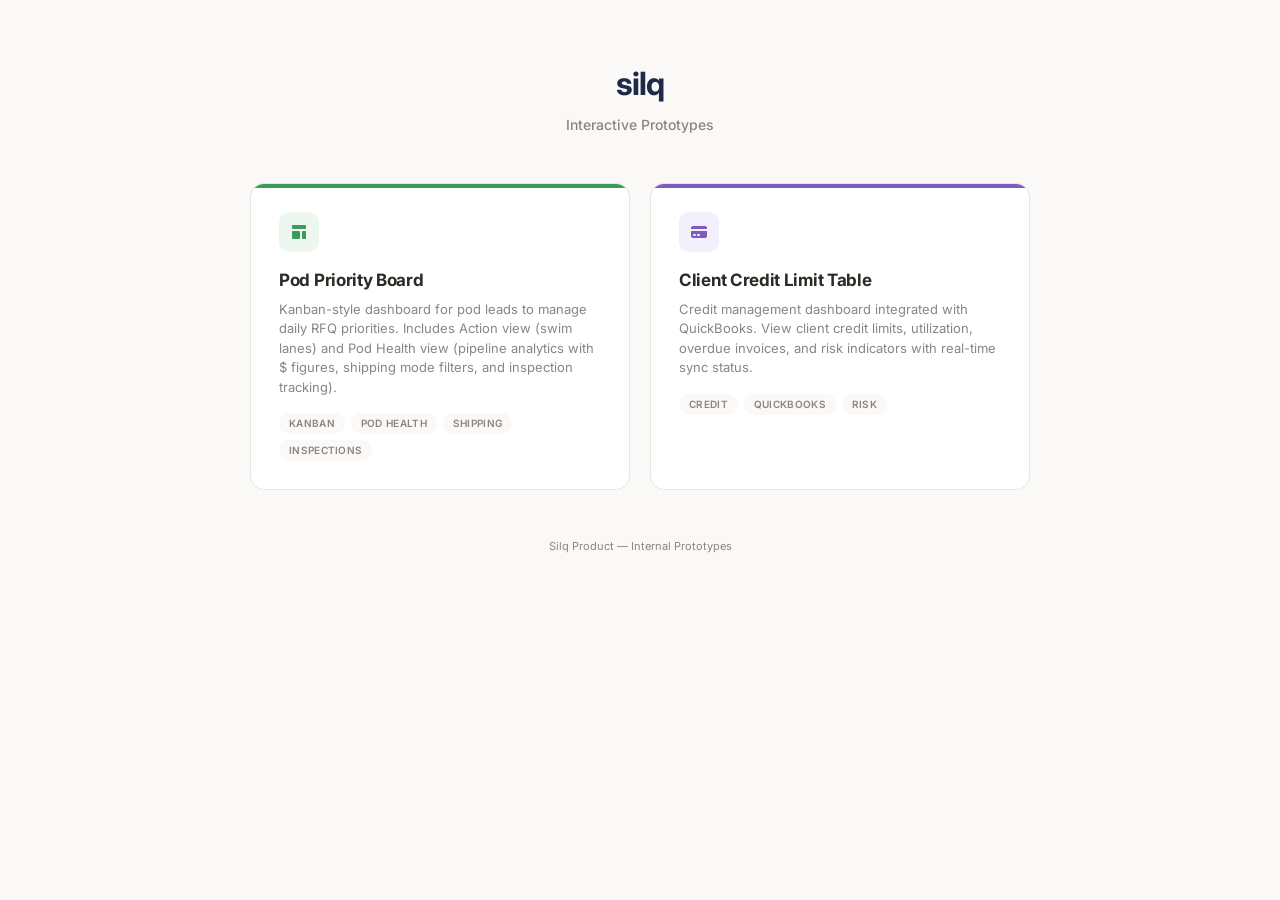
==== index.html @ 0f89e2a6 "Initial commit: Silq interactive prototypes with landing page Made-with: Cursor" ====
<!DOCTYPE html>
<html lang="en">
<head>
<meta charset="UTF-8">
<meta name="viewport" content="width=device-width, initial-scale=1.0">
<title>Silq — Prototypes</title>
<link href="https://fonts.googleapis.com/css2?family=Inter:wght@400;500;600;700&display=swap" rel="stylesheet">
<style>
  :root {
    --bg: #faf9f7;
    --card: #ffffff;
    --primary: #c8842e;
    --primary-light: #fdf4e8;
    --text: #2d2a26;
    --text-secondary: #8a8580;
    --border: #e8e4df;
    --green: #3d9a5f;
    --green-bg: #edf7f0;
    --blue: #2563eb;
    --blue-bg: #eff6ff;
    --purple: #7c5cbf;
    --purple-bg: #f3effb;
  }

  * { margin: 0; padding: 0; box-sizing: border-box; }

  body {
    font-family: 'Inter', -apple-system, BlinkMacSystemFont, 'Segoe UI', sans-serif;
    background: var(--bg);
    color: var(--text);
    line-height: 1.5;
    min-height: 100vh;
    display: flex;
    flex-direction: column;
    align-items: center;
    padding: 60px 24px 40px;
  }

  .logo {
    font-size: 32px;
    font-weight: 700;
    color: #1e2a4a;
    letter-spacing: -1px;
    margin-bottom: 6px;
  }

  .subtitle {
    font-size: 14px;
    color: var(--text-secondary);
    font-weight: 500;
    margin-bottom: 48px;
  }

  .cards {
    display: grid;
    grid-template-columns: repeat(auto-fit, minmax(340px, 1fr));
    gap: 20px;
    max-width: 780px;
    width: 100%;
  }

  .proto-card {
    background: var(--card);
    border: 1px solid var(--border);
    border-radius: 14px;
    padding: 28px;
    text-decoration: none;
    color: inherit;
    transition: all 0.2s;
    position: relative;
    overflow: hidden;
  }

  .proto-card::before {
    content: "";
    position: absolute;
    top: 0; left: 0; right: 0;
    height: 4px;
  }

  .proto-card:hover {
    border-color: var(--primary);
    box-shadow: 0 4px 20px rgba(200,132,46,0.12);
    transform: translateY(-2px);
  }

  .proto-card .card-icon {
    width: 40px;
    height: 40px;
    border-radius: 10px;
    display: flex;
    align-items: center;
    justify-content: center;
    margin-bottom: 16px;
  }

  .proto-card .card-icon svg {
    width: 20px;
    height: 20px;
  }

  .card-pod .card-icon { background: var(--green-bg); color: var(--green); }
  .card-pod::before { background: var(--green); }

  .card-credit .card-icon { background: var(--purple-bg); color: var(--purple); }
  .card-credit::before { background: var(--purple); }

  .proto-card h2 {
    font-size: 17px;
    font-weight: 700;
    margin-bottom: 6px;
    letter-spacing: -0.3px;
  }

  .proto-card p {
    font-size: 13px;
    color: var(--text-secondary);
    line-height: 1.5;
    margin-bottom: 16px;
  }

  .card-tags {
    display: flex;
    gap: 6px;
    flex-wrap: wrap;
  }

  .tag {
    font-size: 10px;
    font-weight: 600;
    padding: 3px 10px;
    border-radius: 12px;
    background: var(--bg);
    color: var(--text-secondary);
    text-transform: uppercase;
    letter-spacing: 0.3px;
  }

  .card-arrow {
    position: absolute;
    top: 28px;
    right: 24px;
    width: 24px;
    height: 24px;
    border-radius: 6px;
    background: var(--bg);
    display: flex;
    align-items: center;
    justify-content: center;
    opacity: 0;
    transition: opacity 0.2s;
  }

  .card-arrow svg { width: 12px; height: 12px; color: var(--primary); }
  .proto-card:hover .card-arrow { opacity: 1; }

  .footer {
    margin-top: 48px;
    font-size: 11px;
    color: var(--text-secondary);
    text-align: center;
  }

  @media (max-width: 600px) {
    .cards { grid-template-columns: 1fr; }
    body { padding: 40px 16px 32px; }
  }
</style>
</head>
<body>

<div class="logo">silq</div>
<div class="subtitle">Interactive Prototypes</div>

<div class="cards">
  <a class="proto-card card-pod" href="pod-priority-board.html">
    <span class="card-arrow"><svg viewBox="0 0 16 16" fill="currentColor"><path fill-rule="evenodd" d="M1 8a.5.5 0 01.5-.5h11.793l-3.147-3.146a.5.5 0 01.708-.708l4 4a.5.5 0 010 .708l-4 4a.5.5 0 01-.708-.708L13.293 8.5H1.5A.5.5 0 011 8z"/></svg></span>
    <div class="card-icon">
      <svg viewBox="0 0 20 20" fill="currentColor"><path d="M3 4a1 1 0 011-1h12a1 1 0 011 1v2a1 1 0 01-1 1H4a1 1 0 01-1-1V4zm0 6a1 1 0 011-1h6a1 1 0 011 1v6a1 1 0 01-1 1H4a1 1 0 01-1-1v-6zm10 0a1 1 0 011-1h2a1 1 0 011 1v6a1 1 0 01-1 1h-2a1 1 0 01-1-1v-6z"/></svg>
    </div>
    <h2>Pod Priority Board</h2>
    <p>Kanban-style dashboard for pod leads to manage daily RFQ priorities. Includes Action view (swim lanes) and Pod Health view (pipeline analytics with $ figures, shipping mode filters, and inspection tracking).</p>
    <div class="card-tags">
      <span class="tag">Kanban</span>
      <span class="tag">Pod Health</span>
      <span class="tag">Shipping</span>
      <span class="tag">Inspections</span>
    </div>
  </a>

  <a class="proto-card card-credit" href="credit-limit-table.html">
    <span class="card-arrow"><svg viewBox="0 0 16 16" fill="currentColor"><path fill-rule="evenodd" d="M1 8a.5.5 0 01.5-.5h11.793l-3.147-3.146a.5.5 0 01.708-.708l4 4a.5.5 0 010 .708l-4 4a.5.5 0 01-.708-.708L13.293 8.5H1.5A.5.5 0 011 8z"/></svg></span>
    <div class="card-icon">
      <svg viewBox="0 0 20 20" fill="currentColor"><path d="M4 4a2 2 0 00-2 2v1h16V6a2 2 0 00-2-2H4z"/><path fill-rule="evenodd" d="M18 9H2v5a2 2 0 002 2h12a2 2 0 002-2V9zM4 13a1 1 0 011-1h1a1 1 0 110 2H5a1 1 0 01-1-1zm5-1a1 1 0 100 2h1a1 1 0 100-2H9z" clip-rule="evenodd"/></svg>
    </div>
    <h2>Client Credit Limit Table</h2>
    <p>Credit management dashboard integrated with QuickBooks. View client credit limits, utilization, overdue invoices, and risk indicators with real-time sync status.</p>
    <div class="card-tags">
      <span class="tag">Credit</span>
      <span class="tag">QuickBooks</span>
      <span class="tag">Risk</span>
    </div>
  </a>
</div>

<div class="footer">Silq Product &mdash; Internal Prototypes</div>

</body>
</html>
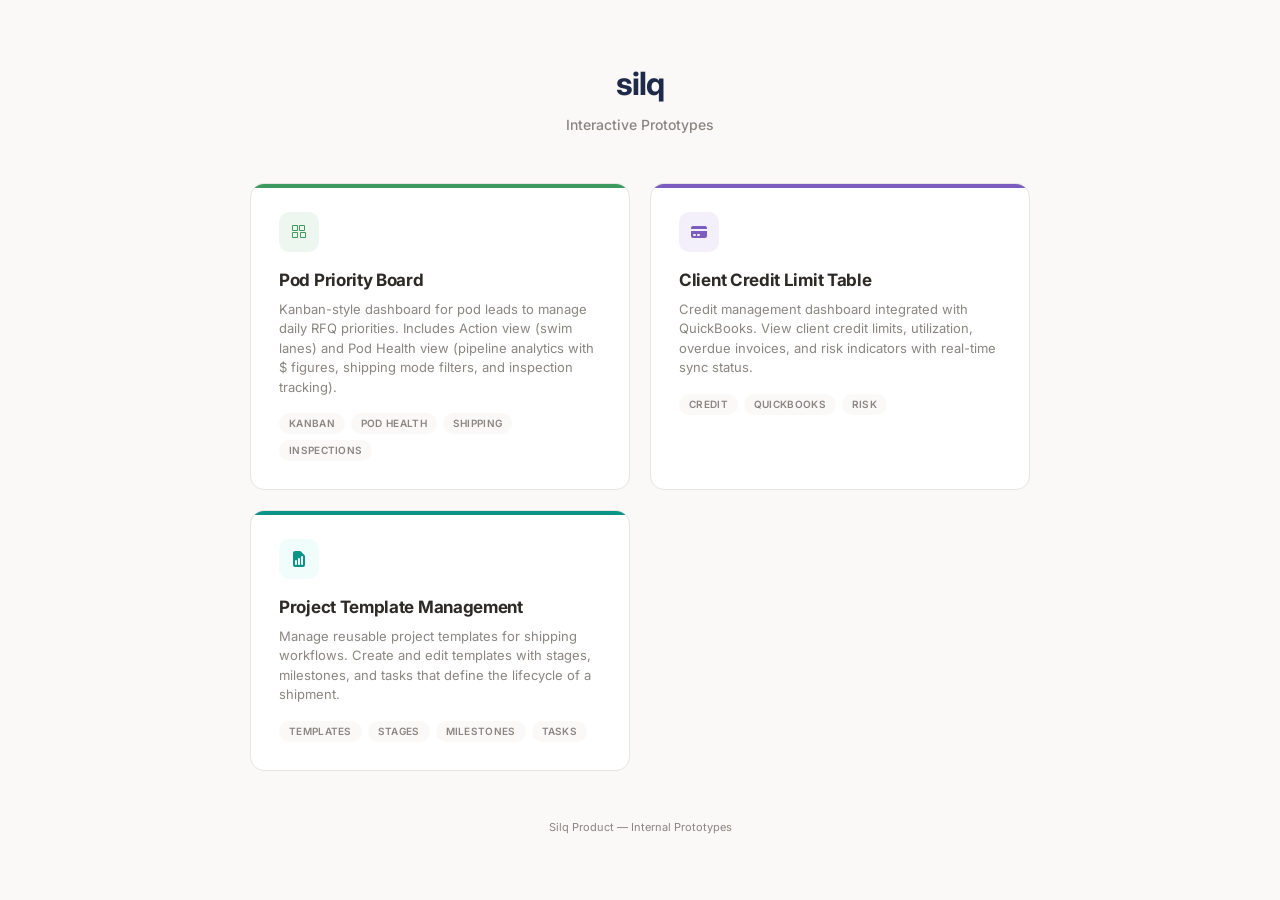
==== commit d7b39633: "Add Project Template Management card to landing page Links to the project-template-mockups prototype" ====
--- a/index.html
+++ b/index.html
@@ -1,209 +1,231 @@
 <!DOCTYPE html>
 <html lang="en">
 <head>
-<meta charset="UTF-8">
-<meta name="viewport" content="width=device-width, initial-scale=1.0">
-<title>Silq — Prototypes</title>
-<link href="https://fonts.googleapis.com/css2?family=Inter:wght@400;500;600;700&display=swap" rel="stylesheet">
-<style>
-  :root {
-    --bg: #faf9f7;
-    --card: #ffffff;
-    --primary: #c8842e;
-    --primary-light: #fdf4e8;
-    --text: #2d2a26;
-    --text-secondary: #8a8580;
-    --border: #e8e4df;
-    --green: #3d9a5f;
-    --green-bg: #edf7f0;
-    --blue: #2563eb;
-    --blue-bg: #eff6ff;
-    --purple: #7c5cbf;
-    --purple-bg: #f3effb;
-  }
-
-  * { margin: 0; padding: 0; box-sizing: border-box; }
-
-  body {
-    font-family: 'Inter', -apple-system, BlinkMacSystemFont, 'Segoe UI', sans-serif;
-    background: var(--bg);
-    color: var(--text);
-    line-height: 1.5;
-    min-height: 100vh;
-    display: flex;
-    flex-direction: column;
-    align-items: center;
-    padding: 60px 24px 40px;
-  }
-
-  .logo {
-    font-size: 32px;
-    font-weight: 700;
-    color: #1e2a4a;
-    letter-spacing: -1px;
-    margin-bottom: 6px;
-  }
-
-  .subtitle {
-    font-size: 14px;
-    color: var(--text-secondary);
-    font-weight: 500;
-    margin-bottom: 48px;
-  }
-
-  .cards {
-    display: grid;
-    grid-template-columns: repeat(auto-fit, minmax(340px, 1fr));
-    gap: 20px;
-    max-width: 780px;
-    width: 100%;
-  }
-
-  .proto-card {
-    background: var(--card);
-    border: 1px solid var(--border);
-    border-radius: 14px;
-    padding: 28px;
-    text-decoration: none;
-    color: inherit;
-    transition: all 0.2s;
-    position: relative;
-    overflow: hidden;
-  }
-
-  .proto-card::before {
-    content: "";
-    position: absolute;
-    top: 0; left: 0; right: 0;
-    height: 4px;
-  }
-
-  .proto-card:hover {
-    border-color: var(--primary);
-    box-shadow: 0 4px 20px rgba(200,132,46,0.12);
-    transform: translateY(-2px);
-  }
-
-  .proto-card .card-icon {
-    width: 40px;
-    height: 40px;
-    border-radius: 10px;
-    display: flex;
-    align-items: center;
-    justify-content: center;
-    margin-bottom: 16px;
-  }
-
-  .proto-card .card-icon svg {
-    width: 20px;
-    height: 20px;
-  }
-
-  .card-pod .card-icon { background: var(--green-bg); color: var(--green); }
-  .card-pod::before { background: var(--green); }
-
-  .card-credit .card-icon { background: var(--purple-bg); color: var(--purple); }
-  .card-credit::before { background: var(--purple); }
-
-  .proto-card h2 {
-    font-size: 17px;
-    font-weight: 700;
-    margin-bottom: 6px;
-    letter-spacing: -0.3px;
-  }
-
-  .proto-card p {
-    font-size: 13px;
-    color: var(--text-secondary);
-    line-height: 1.5;
-    margin-bottom: 16px;
-  }
-
-  .card-tags {
-    display: flex;
-    gap: 6px;
-    flex-wrap: wrap;
-  }
-
-  .tag {
-    font-size: 10px;
-    font-weight: 600;
-    padding: 3px 10px;
-    border-radius: 12px;
-    background: var(--bg);
-    color: var(--text-secondary);
-    text-transform: uppercase;
-    letter-spacing: 0.3px;
-  }
-
-  .card-arrow {
-    position: absolute;
-    top: 28px;
-    right: 24px;
-    width: 24px;
-    height: 24px;
-    border-radius: 6px;
-    background: var(--bg);
-    display: flex;
-    align-items: center;
-    justify-content: center;
-    opacity: 0;
-    transition: opacity 0.2s;
-  }
-
-  .card-arrow svg { width: 12px; height: 12px; color: var(--primary); }
-  .proto-card:hover .card-arrow { opacity: 1; }
-
-  .footer {
-    margin-top: 48px;
-    font-size: 11px;
-    color: var(--text-secondary);
-    text-align: center;
-  }
-
-  @media (max-width: 600px) {
-    .cards { grid-template-columns: 1fr; }
-    body { padding: 40px 16px 32px; }
-  }
-</style>
+  <meta charset="UTF-8" />
+  <meta name="viewport" content="width=device-width, initial-scale=1.0" />
+  <title>Silq — Prototypes</title>
+  <link rel="preconnect" href="https://fonts.googleapis.com" />
+  <link rel="preconnect" href="https://fonts.gstatic.com" crossorigin />
+  <link href="https://fonts.googleapis.com/css2?family=Inter:wght@400;500;600;700&display=swap" rel="stylesheet" />
+  <style>
+    :root {
+      --bg: #faf9f7;
+      --card: #ffffff;
+      --primary: #c8842e;
+      --primary-light: #fdf4e8;
+      --text: #2d2a26;
+      --text-secondary: #8a8580;
+      --border: #e8e4df;
+      --green: #3d9a5f;
+      --green-bg: #edf7f0;
+      --blue: #2563eb;
+      --blue-bg: #eff6ff;
+      --purple: #7c5cbf;
+      --purple-bg: #f3effb;
+      --teal: #0d9488;
+      --teal-bg: #f0fdfa;
+    }
+
+    * { margin: 0; padding: 0; box-sizing: border-box; }
+
+    body {
+      font-family: 'Inter', -apple-system, BlinkMacSystemFont, 'Segoe UI', sans-serif;
+      background: var(--bg);
+      color: var(--text);
+      line-height: 1.5;
+      min-height: 100vh;
+      display: flex;
+      flex-direction: column;
+      align-items: center;
+      padding: 60px 24px 40px;
+    }
+
+    .logo {
+      font-size: 32px;
+      font-weight: 700;
+      color: #1e2a4a;
+      letter-spacing: -1px;
+      margin-bottom: 6px;
+    }
+
+    .subtitle {
+      font-size: 14px;
+      color: var(--text-secondary);
+      font-weight: 500;
+      margin-bottom: 48px;
+    }
+
+    .cards {
+      display: grid;
+      grid-template-columns: repeat(auto-fit, minmax(340px, 1fr));
+      gap: 20px;
+      max-width: 780px;
+      width: 100%;
+    }
+
+    .proto-card {
+      background: var(--card);
+      border: 1px solid var(--border);
+      border-radius: 14px;
+      padding: 28px;
+      text-decoration: none;
+      color: inherit;
+      transition: all 0.2s;
+      position: relative;
+      overflow: hidden;
+    }
+
+    .proto-card::before {
+      content: "";
+      position: absolute;
+      top: 0; left: 0; right: 0;
+      height: 4px;
+    }
+
+    .proto-card:hover {
+      border-color: var(--primary);
+      box-shadow: 0 4px 20px rgba(200,132,46,0.12);
+      transform: translateY(-2px);
+    }
+
+    .proto-card .card-icon {
+      width: 40px;
+      height: 40px;
+      border-radius: 10px;
+      display: flex;
+      align-items: center;
+      justify-content: center;
+      margin-bottom: 16px;
+    }
+
+    .proto-card .card-icon svg {
+      width: 20px;
+      height: 20px;
+    }
+
+    .card-pod .card-icon { background: var(--green-bg); color: var(--green); }
+    .card-pod::before { background: var(--green); }
+
+    .card-credit .card-icon { background: var(--purple-bg); color: var(--purple); }
+    .card-credit::before { background: var(--purple); }
+
+    .card-pt .card-icon { background: var(--teal-bg); color: var(--teal); }
+    .card-pt::before { background: var(--teal); }
+
+    .proto-card h2 {
+      font-size: 17px;
+      font-weight: 700;
+      margin-bottom: 6px;
+      letter-spacing: -0.3px;
+    }
+
+    .proto-card p {
+      font-size: 13px;
+      color: var(--text-secondary);
+      line-height: 1.5;
+      margin-bottom: 16px;
+    }
+
+    .card-tags {
+      display: flex;
+      gap: 6px;
+      flex-wrap: wrap;
+    }
+
+    .tag {
+      font-size: 10px;
+      font-weight: 600;
+      padding: 3px 10px;
+      border-radius: 12px;
+      background: var(--bg);
+      color: var(--text-secondary);
+      text-transform: uppercase;
+      letter-spacing: 0.3px;
+    }
+
+    .card-arrow {
+      position: absolute;
+      top: 28px;
+      right: 24px;
+      width: 24px;
+      height: 24px;
+      border-radius: 6px;
+      background: var(--bg);
+      display: flex;
+      align-items: center;
+      justify-content: center;
+      opacity: 0;
+      transition: opacity 0.2s;
+    }
+
+    .card-arrow svg { width: 12px; height: 12px; color: var(--primary); }
+    .proto-card:hover .card-arrow { opacity: 1; }
+
+    .footer {
+      margin-top: 48px;
+      font-size: 11px;
+      color: var(--text-secondary);
+      text-align: center;
+    }
+
+    @media (max-width: 600px) {
+      .cards { grid-template-columns: 1fr; }
+      body { padding: 40px 16px 32px; }
+    }
+  </style>
 </head>
 <body>
 
-<div class="logo">silq</div>
-<div class="subtitle">Interactive Prototypes</div>
-
-<div class="cards">
-  <a class="proto-card card-pod" href="pod-priority-board.html">
-    <span class="card-arrow"><svg viewBox="0 0 16 16" fill="currentColor"><path fill-rule="evenodd" d="M1 8a.5.5 0 01.5-.5h11.793l-3.147-3.146a.5.5 0 01.708-.708l4 4a.5.5 0 010 .708l-4 4a.5.5 0 01-.708-.708L13.293 8.5H1.5A.5.5 0 011 8z"/></svg></span>
-    <div class="card-icon">
-      <svg viewBox="0 0 20 20" fill="currentColor"><path d="M3 4a1 1 0 011-1h12a1 1 0 011 1v2a1 1 0 01-1 1H4a1 1 0 01-1-1V4zm0 6a1 1 0 011-1h6a1 1 0 011 1v6a1 1 0 01-1 1H4a1 1 0 01-1-1v-6zm10 0a1 1 0 011-1h2a1 1 0 011 1v6a1 1 0 01-1 1h-2a1 1 0 01-1-1v-6z"/></svg>
-    </div>
-    <h2>Pod Priority Board</h2>
-    <p>Kanban-style dashboard for pod leads to manage daily RFQ priorities. Includes Action view (swim lanes) and Pod Health view (pipeline analytics with $ figures, shipping mode filters, and inspection tracking).</p>
-    <div class="card-tags">
-      <span class="tag">Kanban</span>
-      <span class="tag">Pod Health</span>
-      <span class="tag">Shipping</span>
-      <span class="tag">Inspections</span>
-    </div>
-  </a>
-
-  <a class="proto-card card-credit" href="credit-limit-table.html">
-    <span class="card-arrow"><svg viewBox="0 0 16 16" fill="currentColor"><path fill-rule="evenodd" d="M1 8a.5.5 0 01.5-.5h11.793l-3.147-3.146a.5.5 0 01.708-.708l4 4a.5.5 0 010 .708l-4 4a.5.5 0 01-.708-.708L13.293 8.5H1.5A.5.5 0 011 8z"/></svg></span>
-    <div class="card-icon">
-      <svg viewBox="0 0 20 20" fill="currentColor"><path d="M4 4a2 2 0 00-2 2v1h16V6a2 2 0 00-2-2H4z"/><path fill-rule="evenodd" d="M18 9H2v5a2 2 0 002 2h12a2 2 0 002-2V9zM4 13a1 1 0 011-1h1a1 1 0 110 2H5a1 1 0 01-1-1zm5-1a1 1 0 100 2h1a1 1 0 100-2H9z" clip-rule="evenodd"/></svg>
-    </div>
-    <h2>Client Credit Limit Table</h2>
-    <p>Credit management dashboard integrated with QuickBooks. View client credit limits, utilization, overdue invoices, and risk indicators with real-time sync status.</p>
-    <div class="card-tags">
-      <span class="tag">Credit</span>
-      <span class="tag">QuickBooks</span>
-      <span class="tag">Risk</span>
-    </div>
-  </a>
-</div>
-
-<div class="footer">Silq Product &mdash; Internal Prototypes</div>
+  <div class="logo">silq</div>
+  <div class="subtitle">Interactive Prototypes</div>
+
+  <div class="cards">
+    <a class="proto-card card-pod" href="pod-priority-board.html">
+      <span class="card-arrow"><svg viewBox="0 0 16 16" fill="currentColor"><path fill-rule="evenodd" d="M1 8a.5.5 0 01.5-.5h11.793l-3.147-3.146a.5.5 0 01.708-.708l4 4a.5.5 0 010 .708l-4 4a.5.5 0 01-.708-.708L13.293 8.5H1.5A.5.5 0 011 8z"/></svg></span>
+      <div class="card-icon">
+        <svg viewBox="0 0 20 20" fill="currentColor"><path fill-rule="evenodd" d="M3 4a1 1 0 011-1h4a1 1 0 011 1v4a1 1 0 01-1 1H4a1 1 0 01-1-1V4zm1 0v4h4V4H4zm7-1a1 1 0 00-1 1v4a1 1 0 001 1h4a1 1 0 001-1V4a1 1 0 00-1-1h-4zm0 1h4v4h-4V4zM3 11a1 1 0 011-1h4a1 1 0 011 1v4a1 1 0 01-1 1H4a1 1 0 01-1-1v-4zm1 0v4h4v-4H4zm8-1a1 1 0 00-1 1v4a1 1 0 001 1h4a1 1 0 001-1v-4a1 1 0 00-1-1h-4zm0 1h4v4h-4v-4z" clip-rule="evenodd"/></svg>
+      </div>
+      <h2>Pod Priority Board</h2>
+      <p>Kanban-style dashboard for pod leads to manage daily RFQ priorities. Includes Action view (swim lanes) and Pod Health view (pipeline analytics with $ figures, shipping mode filters, and inspection tracking).</p>
+      <div class="card-tags">
+        <span class="tag">Kanban</span>
+        <span class="tag">Pod Health</span>
+        <span class="tag">Shipping</span>
+        <span class="tag">Inspections</span>
+      </div>
+    </a>
+
+    <a class="proto-card card-credit" href="credit-limit-table.html">
+      <span class="card-arrow"><svg viewBox="0 0 16 16" fill="currentColor"><path fill-rule="evenodd" d="M1 8a.5.5 0 01.5-.5h11.793l-3.147-3.146a.5.5 0 01.708-.708l4 4a.5.5 0 010 .708l-4 4a.5.5 0 01-.708-.708L13.293 8.5H1.5A.5.5 0 011 8z"/></svg></span>
+      <div class="card-icon">
+        <svg viewBox="0 0 20 20" fill="currentColor"><path d="M4 4a2 2 0 00-2 2v1h16V6a2 2 0 00-2-2H4z"/><path fill-rule="evenodd" d="M18 9H2v5a2 2 0 002 2h12a2 2 0 002-2V9zM4 13a1 1 0 011-1h1a1 1 0 110 2H5a1 1 0 01-1-1zm5-1a1 1 0 100 2h1a1 1 0 100-2H9z" clip-rule="evenodd"/></svg>
+      </div>
+      <h2>Client Credit Limit Table</h2>
+      <p>Credit management dashboard integrated with QuickBooks. View client credit limits, utilization, overdue invoices, and risk indicators with real-time sync status.</p>
+      <div class="card-tags">
+        <span class="tag">Credit</span>
+        <span class="tag">QuickBooks</span>
+        <span class="tag">Risk</span>
+      </div>
+    </a>
+
+    <a class="proto-card card-pt" href="project-template-mockups/index.html">
+      <span class="card-arrow"><svg viewBox="0 0 16 16" fill="currentColor"><path fill-rule="evenodd" d="M1 8a.5.5 0 01.5-.5h11.793l-3.147-3.146a.5.5 0 01.708-.708l4 4a.5.5 0 010 .708l-4 4a.5.5 0 01-.708-.708L13.293 8.5H1.5A.5.5 0 011 8z"/></svg></span>
+      <div class="card-icon">
+        <svg viewBox="0 0 20 20" fill="currentColor"><path fill-rule="evenodd" d="M6 2a2 2 0 00-2 2v12a2 2 0 002 2h8a2 2 0 002-2V7.414A2 2 0 0015.414 6L12 2.586A2 2 0 0010.586 2H6zm2 10a1 1 0 10-2 0v3a1 1 0 102 0v-3zm2-3a1 1 0 011 1v5a1 1 0 11-2 0v-5a1 1 0 011-1zm4-1a1 1 0 10-2 0v7a1 1 0 102 0V8z" clip-rule="evenodd"/></svg>
+      </div>
+      <h2>Project Template Management</h2>
+      <p>Manage reusable project templates for shipping workflows. Create and edit templates with stages, milestones, and tasks that define the lifecycle of a shipment.</p>
+      <div class="card-tags">
+        <span class="tag">Templates</span>
+        <span class="tag">Stages</span>
+        <span class="tag">Milestones</span>
+        <span class="tag">Tasks</span>
+      </div>
+    </a>
+  </div>
+
+  <div class="footer">Silq Product &mdash; Internal Prototypes</div>
 
 </body>
 </html>
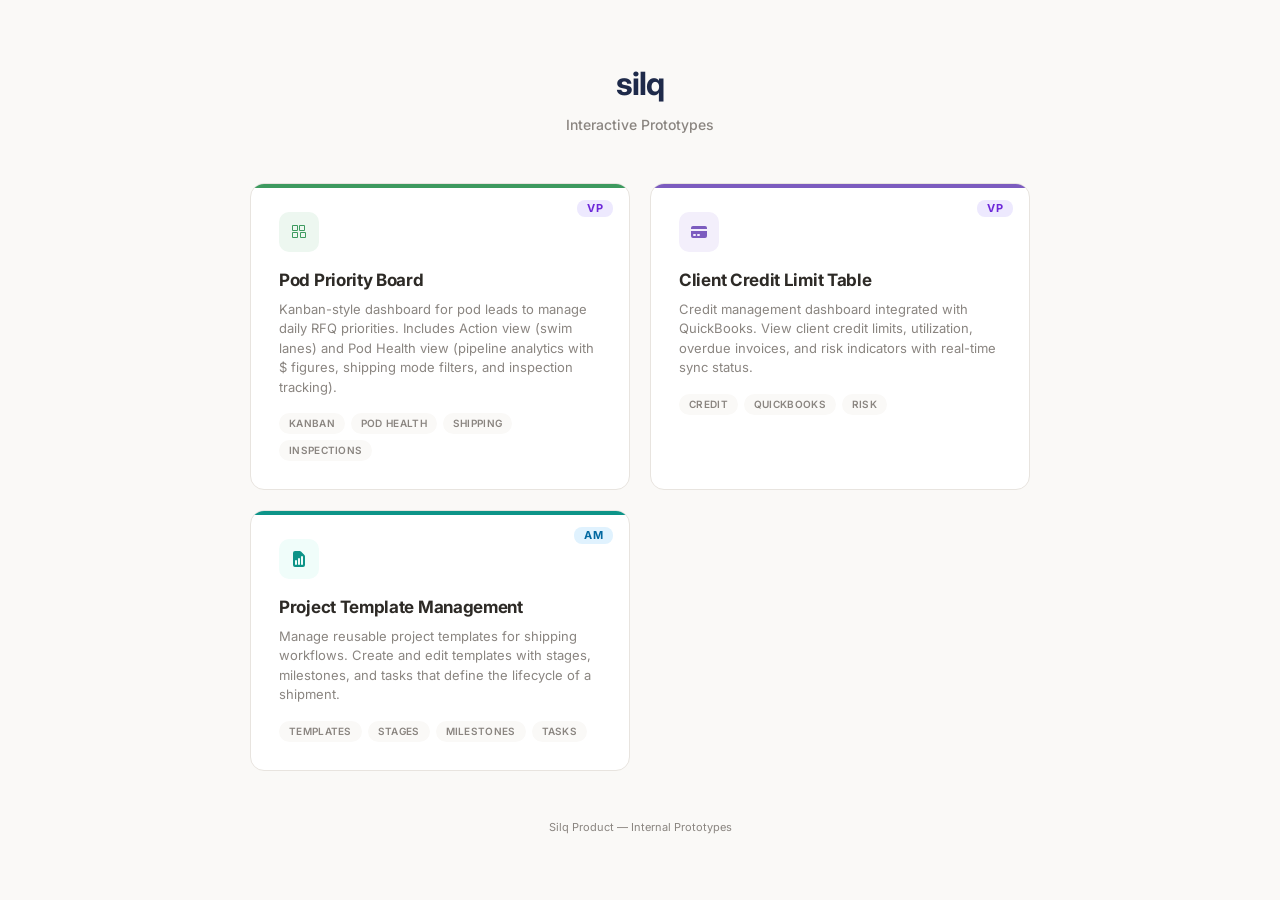
==== commit b0a59a78: "Add owner name tags to prototype cards VP tag (purple) on Pod Priority Board and Credit Limit Table," ====
--- a/index.html
+++ b/index.html
@@ -161,6 +161,21 @@
     .card-arrow svg { width: 12px; height: 12px; color: var(--primary); }
     .proto-card:hover .card-arrow { opacity: 1; }
 
+    .owner-tag {
+      position: absolute;
+      top: 16px;
+      right: 16px;
+      font-size: 11px;
+      font-weight: 700;
+      padding: 3px 10px;
+      border-radius: 8px;
+      letter-spacing: 0.5px;
+      line-height: 1;
+    }
+
+    .owner-vp { background: #ede9fe; color: #6d28d9; }
+    .owner-am { background: #e0f2fe; color: #0369a1; }
+
     .footer {
       margin-top: 48px;
       font-size: 11px;
@@ -181,6 +196,7 @@
 
   <div class="cards">
     <a class="proto-card card-pod" href="pod-priority-board.html">
+      <span class="owner-tag owner-vp">VP</span>
       <span class="card-arrow"><svg viewBox="0 0 16 16" fill="currentColor"><path fill-rule="evenodd" d="M1 8a.5.5 0 01.5-.5h11.793l-3.147-3.146a.5.5 0 01.708-.708l4 4a.5.5 0 010 .708l-4 4a.5.5 0 01-.708-.708L13.293 8.5H1.5A.5.5 0 011 8z"/></svg></span>
       <div class="card-icon">
         <svg viewBox="0 0 20 20" fill="currentColor"><path fill-rule="evenodd" d="M3 4a1 1 0 011-1h4a1 1 0 011 1v4a1 1 0 01-1 1H4a1 1 0 01-1-1V4zm1 0v4h4V4H4zm7-1a1 1 0 00-1 1v4a1 1 0 001 1h4a1 1 0 001-1V4a1 1 0 00-1-1h-4zm0 1h4v4h-4V4zM3 11a1 1 0 011-1h4a1 1 0 011 1v4a1 1 0 01-1 1H4a1 1 0 01-1-1v-4zm1 0v4h4v-4H4zm8-1a1 1 0 00-1 1v4a1 1 0 001 1h4a1 1 0 001-1v-4a1 1 0 00-1-1h-4zm0 1h4v4h-4v-4z" clip-rule="evenodd"/></svg>
@@ -196,6 +212,7 @@
     </a>
 
     <a class="proto-card card-credit" href="credit-limit-table.html">
+      <span class="owner-tag owner-vp">VP</span>
       <span class="card-arrow"><svg viewBox="0 0 16 16" fill="currentColor"><path fill-rule="evenodd" d="M1 8a.5.5 0 01.5-.5h11.793l-3.147-3.146a.5.5 0 01.708-.708l4 4a.5.5 0 010 .708l-4 4a.5.5 0 01-.708-.708L13.293 8.5H1.5A.5.5 0 011 8z"/></svg></span>
       <div class="card-icon">
         <svg viewBox="0 0 20 20" fill="currentColor"><path d="M4 4a2 2 0 00-2 2v1h16V6a2 2 0 00-2-2H4z"/><path fill-rule="evenodd" d="M18 9H2v5a2 2 0 002 2h12a2 2 0 002-2V9zM4 13a1 1 0 011-1h1a1 1 0 110 2H5a1 1 0 01-1-1zm5-1a1 1 0 100 2h1a1 1 0 100-2H9z" clip-rule="evenodd"/></svg>
@@ -210,6 +227,7 @@
     </a>
 
     <a class="proto-card card-pt" href="project-template-mockups/index.html">
+      <span class="owner-tag owner-am">AM</span>
       <span class="card-arrow"><svg viewBox="0 0 16 16" fill="currentColor"><path fill-rule="evenodd" d="M1 8a.5.5 0 01.5-.5h11.793l-3.147-3.146a.5.5 0 01.708-.708l4 4a.5.5 0 010 .708l-4 4a.5.5 0 01-.708-.708L13.293 8.5H1.5A.5.5 0 011 8z"/></svg></span>
       <div class="card-icon">
         <svg viewBox="0 0 20 20" fill="currentColor"><path fill-rule="evenodd" d="M6 2a2 2 0 00-2 2v12a2 2 0 002 2h8a2 2 0 002-2V7.414A2 2 0 0015.414 6L12 2.586A2 2 0 0010.586 2H6zm2 10a1 1 0 10-2 0v3a1 1 0 102 0v-3zm2-3a1 1 0 011 1v5a1 1 0 11-2 0v-5a1 1 0 011-1zm4-1a1 1 0 10-2 0v7a1 1 0 102 0V8z" clip-rule="evenodd"/></svg>
